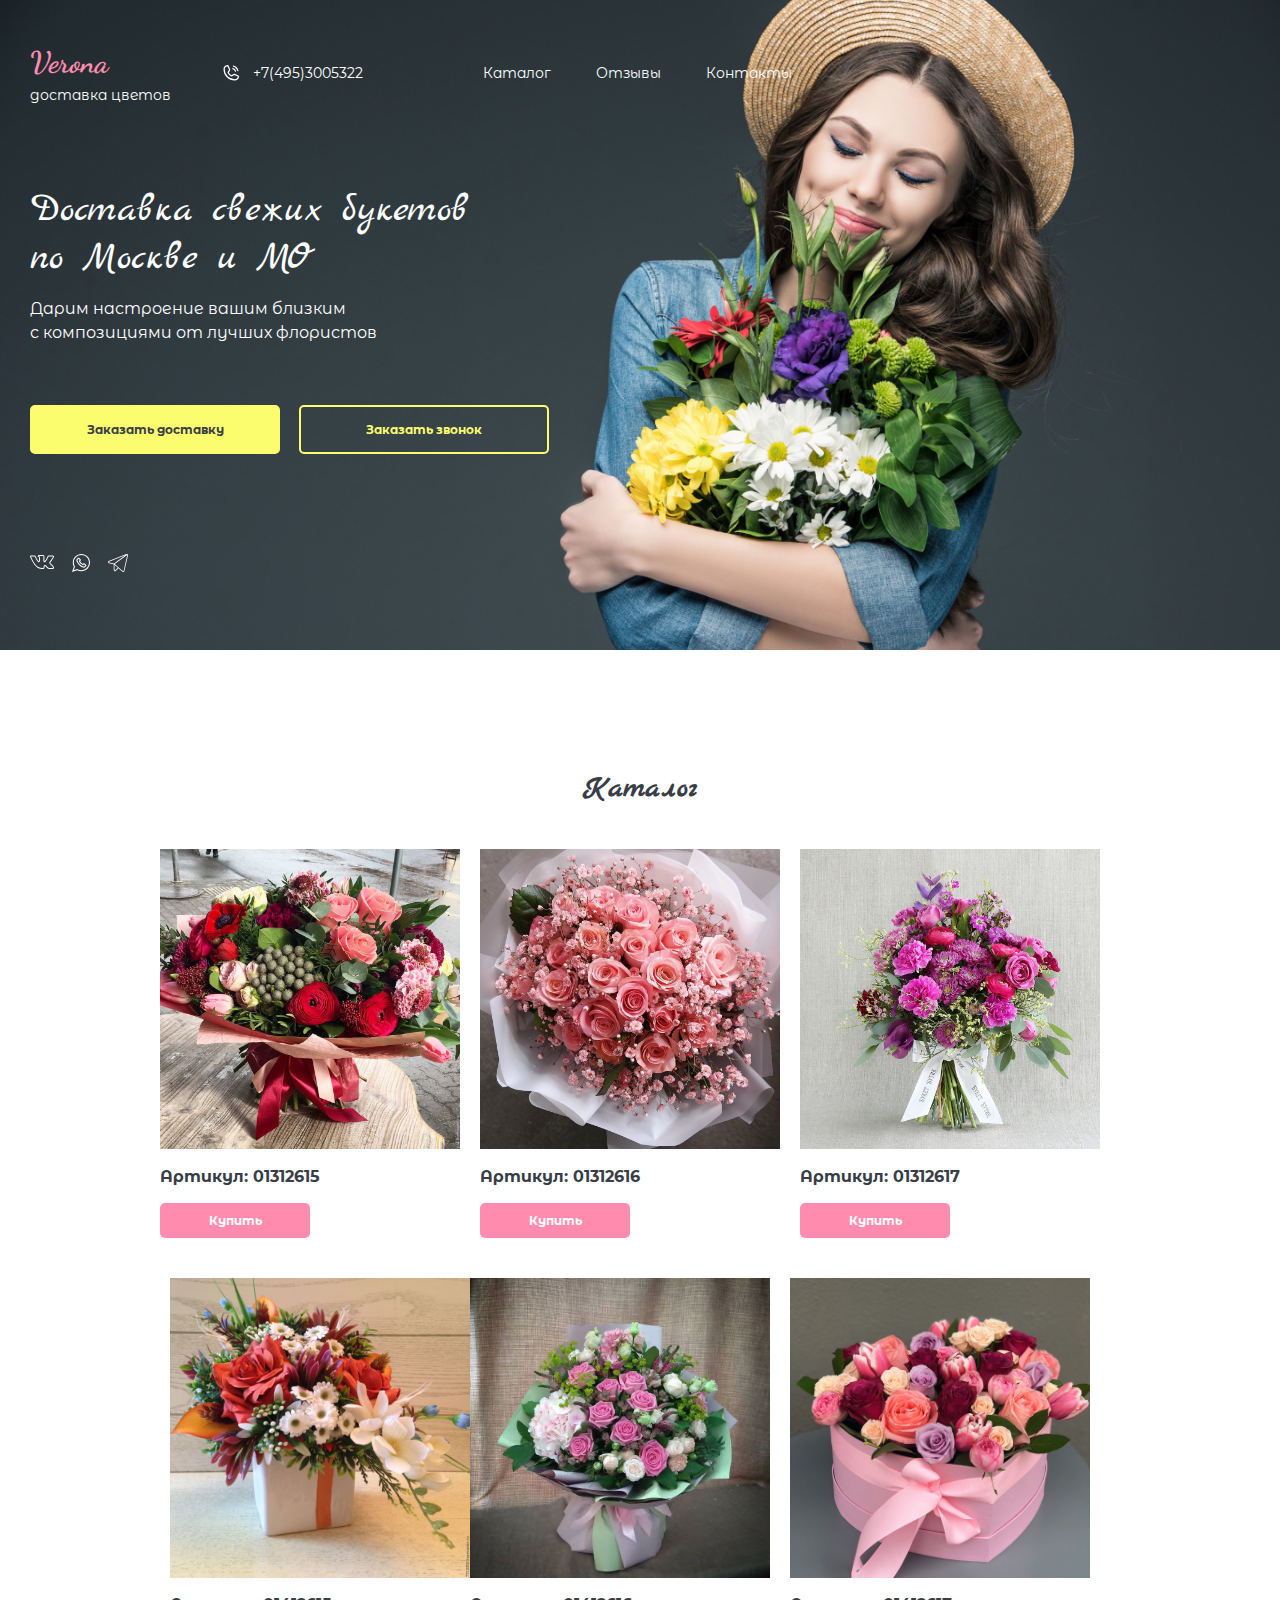
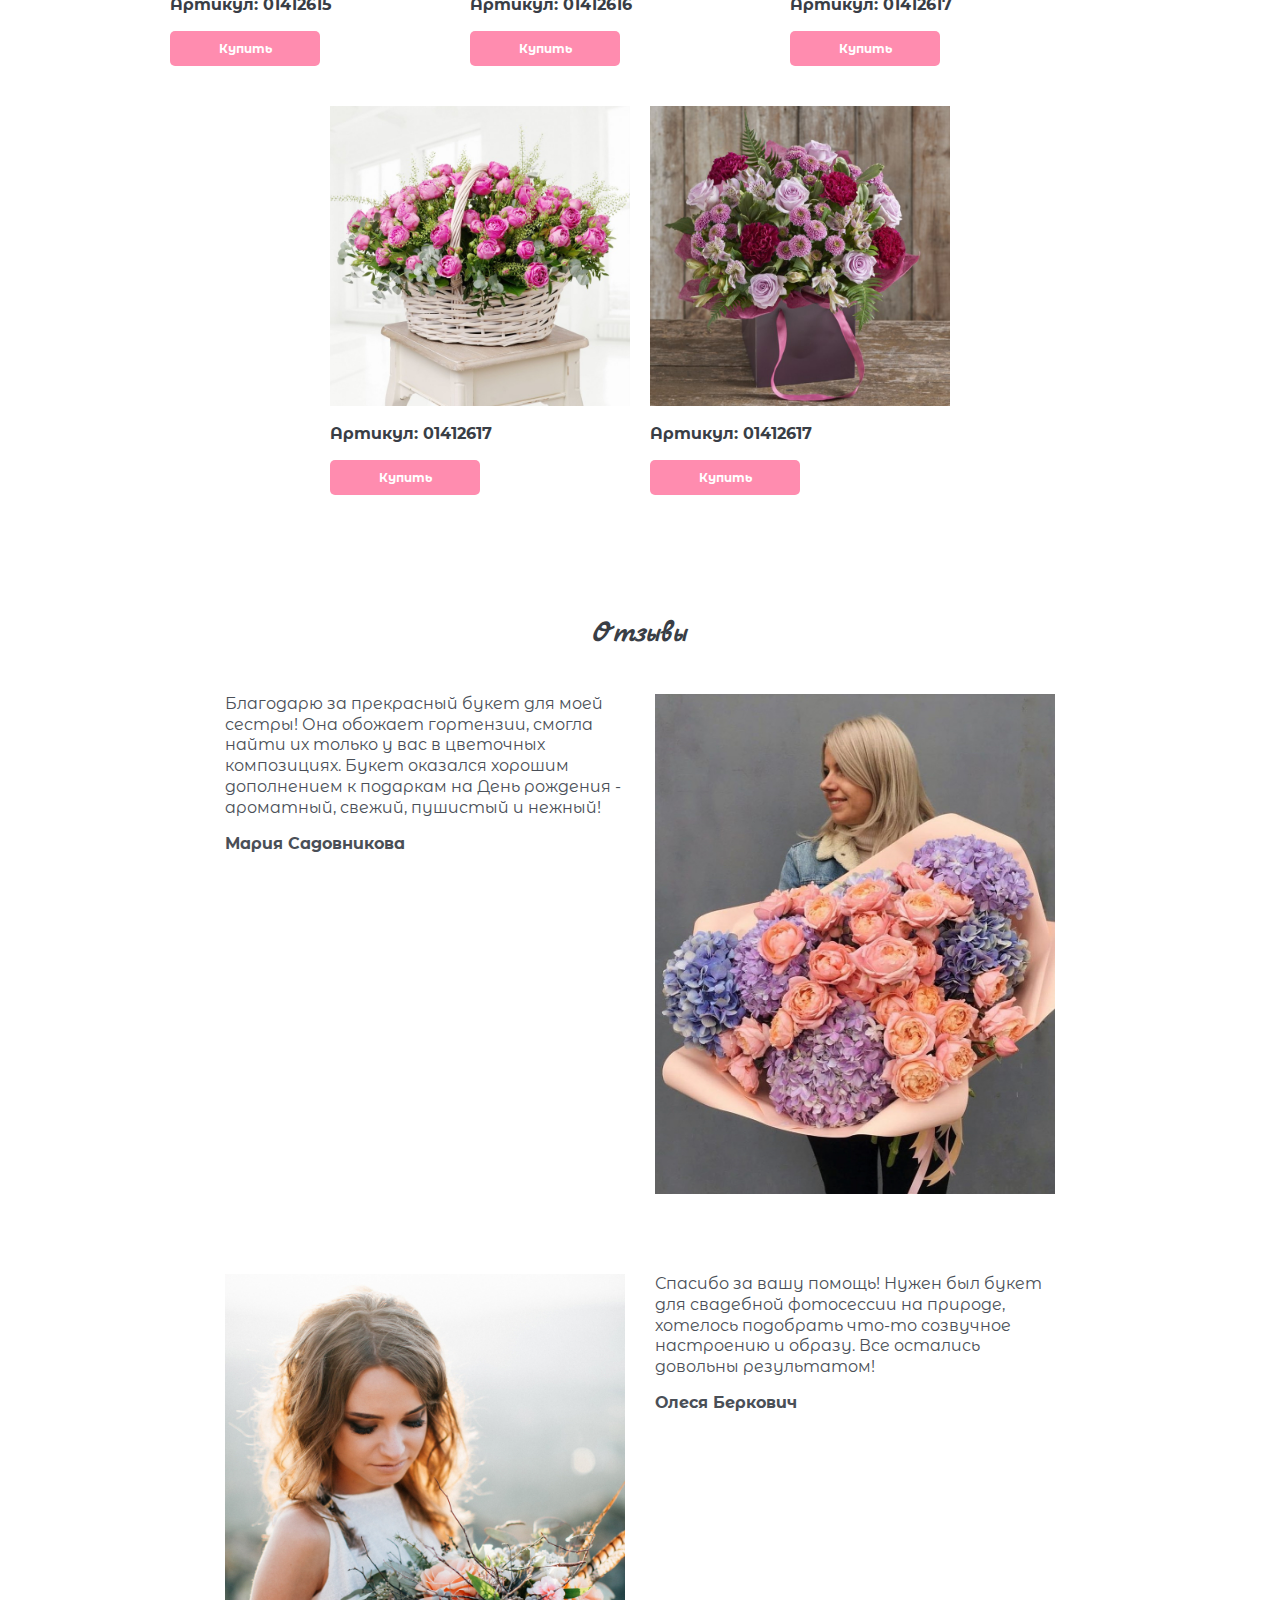
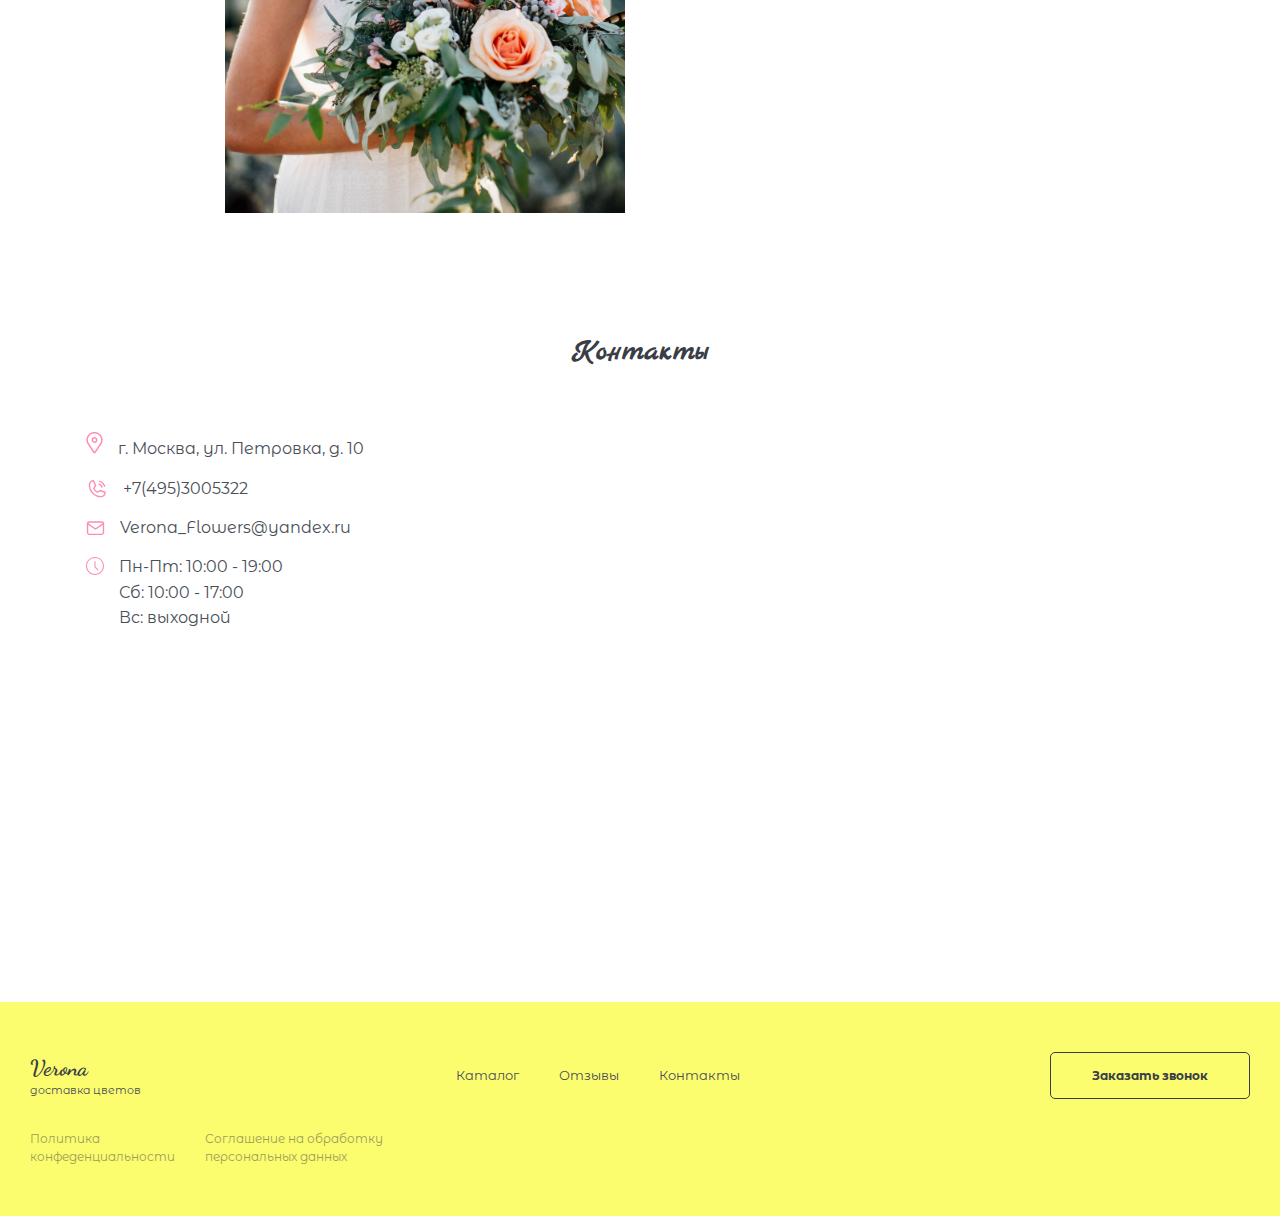
==== index.html @ 38e6806e "add files" ====
<!DOCTYPE html>
<html lang="ru">

<head>
  <meta charset="UTF-8">
  <meta http-equiv="X-UA-Compatible" content="IE=edge">
  <meta name="viewport" content="width=device-width, initial-scale=1.0">
  <title>Доставка цветов "Verona"</title>
  <link rel="stylesheet" href="css/style.css">
</head>

<body>
  <section class="main">
    <div class="main-container">
      <div class="header-wrapper">
        <div class="logo-wrapper">
          <p>Verona</p>
          <p>доставка цветов</p>
        </div>
        <div class="phone-wrapper">
          <svg class="icon-phone">
            <use xlink:href="icons/icons.svg#iconCall"></use>
          </svg>
          <p>+7(495)3005322</p>
        </div>
        <nav>
          <ul class="main-menu">
            <li><a href="#catalog">Каталог</a></li>
            <li><a href="#reviews">Отзывы</a></li>
            <li><a href="#contacts">Контакты</a></li>
          </ul>
        </nav>
      </div>
      <div class="offer">
        <h1>Доставка свежих букетов </br> по Москве и МО</h1>
        <p>Дарим настроение вашим близким </br>
          с композициями от лучших флористов
        </p>
        <div class="btns">
          <button class="btn fill-btn">Заказать доставку</button>
          <button class="btn stroke-btn">Заказать звонок</button>
        </div>
      </div>
      <div class="main-contacts">
        <div class="icon-wrapper">
          <svg class="icon-VK">
            <use xlink:href="icons/icons.svg#iconVK"></use>
          </svg>
        </div>
        <div class="icon-wrapper">
          <svg class="icon-WhatsApp">
            <use xlink:href="icons/icons.svg#iconWhatsApp"></use>
          </svg>
        </div>
        <div class="icon-wrapper">
          <svg class="icon-TG">
            <use xlink:href="icons/icons.svg#iconTg"></use>
          </svg>
        </div>
      </div>
    </div>
  </section>
  <section class="catalog blocks-container" id="catalog">
    <h1>Каталог</h1>
    <div class="catalog-wrapper">
      <div class="catalog-item">
        <img src="images/imageCatalog1.jpg" alt="image 1">
        <p>Артикул: 01312615</p>
        <button class="btn">Купить</button>
      </div>
      <div class="catalog-item">
        <img src="images/imageCatalog2.jpg" alt="image 2">
        <p>Артикул: 01312616</p>
        <button class="btn">Купить</button>
      </div>
      <div class="catalog-item">
        <img src="images/imageCatalog3.jpg" alt="image 3">
        <p>Артикул: 01312617</p>
        <button class="btn">Купить</button>
      </div>
      <div class="catalog-item last">
        <img src="images/imageCatalog6.jpg" alt="image 4">
        <p>Артикул: 01412615</p>
        <button class="btn">Купить</button>
      </div>
      <div class="catalog-item">
        <img src="images/imageCatalog7.jpg" alt="image 5">
        <p>Артикул: 01412616</p>
        <button class="btn">Купить</button>
      </div>
      <div class="catalog-item">
        <img src="images/imageCatalog4.jpg" alt="image 6">
        <p>Артикул: 01412617</p>
        <button class="btn">Купить</button>
      </div>
      <div class="catalog-item">
        <img src="images/imageCatalog5.jpg" alt="image 7">
        <p>Артикул: 01412617</p>
        <button class="btn">Купить</button>
      </div>
      <div class="catalog-item last">
        <img src="images/imageCatalog8.jpg" alt="image 8">
        <p>Артикул: 01412617</p>
        <button class="btn">Купить</button>
      </div>
    </div>
  </section>
  <section class="reviews blocks-container" id="reviews">
    <h1>Отзывы</h1>
    <div class="reviews-wrapper">
      <div class="review-item">
        <div class="review-text-wrapper right">
          <p>
            Благодарю за прекрасный букет для моей сестры!
            Она обожает гортензии, смогла найти их только у вас
            в&nbsp;цветочных композициях. Букет оказался хорошим
            дополнением к подаркам на День рождения - ароматный,
            свежий, пушистый и нежный!
          </p>
          <p>Мария Садовникова</p>
        </div>
        <img src="images/girl.jpg" alt="girl">
      </div>
      <div class="review-item">
        <img src="images/wedding-boukiet.jpg" alt="wedding boukiet">
        <div class="review-text-wrapper left">
          <p>
            Спасибо за вашу помощь! Нужен был букет для свадебной фотосессии
            на&nbsp;природе, хотелось подобрать что-то созвучное настроению
            и&nbsp;образу. Все остались довольны результатом!
          </p>
          <p>Олеся Беркович</p>
        </div>
      </div>
    </div>
  </section>
  <section class="contacts blocks-container" id="contacts">
    <h1>Контакты</h1>
    <div class="contacts-main-wrapper">
      <div class="contact-block">
        <div class="location-wrapper">
          <svg class="icon-geo">
            <use xlink:href="icons/icons.svg#iconGeo"></use>
          </svg>
          <p>г. Москва, ул. Петровка, д. 10</p>
        </div>
        <div class="contact-phone-wrapper">
          <svg class="icon-phone">
            <use xlink:href="icons/icons.svg#iconCall"></use>
          </svg>
          <p>+7(495)3005322</p>
        </div>
        <div class="mail-wrapper">
          <svg class="icon-mail">
            <use xlink:href="icons/icons.svg#iconMail"></use>
          </svg>
          <p>Verona_Flowers@yandex.ru</p>
        </div>
        <div class="time-wrapper">
          <svg class="icon-time">
            <use xlink:href="icons/icons.svg#iconTime"></use>
          </svg>
          <div class="para-wrapper">
            <p>Пн-Пт: 10:00 - 19:00</p>
            <p>Сб: 10:00 - 17:00</p>
            <p>Вс: выходной</p>
          </div>
        </div>
      </div>
      <iframe
        src="https://www.google.com/maps/embed?pb=!1m18!1m12!1m3!1d4489.118924817024!2d37.62530086943115!3d55.76615462562892!2m3!1f0!2f0!3f0!3m2!1i1024!2i768!4f13.1!3m3!1m2!1s0x46b54a43698ba687%3A0x1c273c11ced041d2!2z0J_QtdGC0YDQvtCy0YHQutC40Lkg0J_QsNGB0YHQsNC2!5e0!3m2!1sru!2sru!4v1665345202843!5m2!1sru!2sru"
        width="600" height="450" style="border:0;" allowfullscreen="" loading="lazy"
        referrerpolicy="no-referrer-when-downgrade">
      </iframe>
    </div>
  </section>
  <footer>
    <div class="footer-wrapper blocks-container">
      <div class="head-footer">
        <div class="logo-wrapper">
          <p>Verona</p>
          <p>доставка цветов</p>
        </div>
        <nav>
          <ul class="footer-menu">
            <li><a href="#catalog">Каталог</a></li>
            <li><a href="#reviews">Отзывы</a></li>
            <li><a href="#contacts">Контакты</a></li>
          </ul>
        </nav>
        <button class="btn stroke-btn">Заказать звонок</button>
      </div>
      <nav class="politics">
        <ul>
          <li><a href="#">Политика<br>конфеденциальности</a></li>
          <li><a href="#">Соглашение на обработку<br>персональных данных</a></li>
        </ul>
      </nav>
    </div>
  </footer>
</body>

</html>
---- css/style.css ----
@import url('https://fonts.googleapis.com/css2?family=Montserrat+Alternates:wght@400;600&display=swap');
@import url('https://fonts.googleapis.com/css2?family=Dancing+Script:wght@600&display=swap');
@import url('https://fonts.googleapis.com/css2?family=Marck+Script&display=swap');

* {
  padding: 0;
  margin: 0;
}

*,
*::before,
*::after {
  box-sizing: border-box;
}

body {

  font: 16px/1.3 'Montserrat Alternates', sans-serif;
  color: #4A4F57;
}

section h1:not(.main h1) {
  text-align: center;
  font-size: 30px;
  color: #393E46;
}

section h1 {
  font-family: 'Marck Script', cursive;
  margin-bottom: 40px;
}

.main {
  background: gray;
  background: url("../images/backgroundImage.jpg") no-repeat;
  background-position: center 10%;
  background-size: cover;
  color: #fff;
  height: 650px;
}

.main-container,
.blocks-container {
  max-width: 1366px;
  margin: 0 auto;
}

.main-container {
  padding: 40px 30px 0 30px;
}

.blocks-container {
  padding: 120px 30px 0 30px;
}

.header-wrapper {
  display: flex;
  align-items: center;
  margin-bottom: 80px;
}

.logo-wrapper p:first-child {
  font-family: 'Dancing Script', cursive;
  font-size: 30px;
  color: #ff8caf;
  font-weight: bold;
}

.logo-wrapper p:nth-child(2) {
  font-size: 14px;
}

.main-menu,
.footer-menu {
  list-style-type: none;
  display: flex;
}

.main-menu {
  margin-left: 120px;
}

.main-menu li {
  font-size: 14px;
}

.main-menu a {
  color: #fff;
  text-decoration: none;
}

.main-menu a:hover {
  color: #FCFC5B;
}

.main-menu li:not(:last-child) {
  margin-right: 45px;
}

.phone-wrapper {
  display: flex;
  align-items: center;
  margin-left: 50px;
}

.phone-wrapper p {
  font-size: 14px;
}

.icon-phone {
  fill: none;
  stroke: #fff;
  width: 20px;
  height: 20px;
  margin-right: 12px;
}

.icon-phone:hover {
  stroke: #fcfc6f;
}

.main h1 {
  margin-bottom: 15px;
  font-size: 40px;
  line-height: 1.2;
  font-weight: 400;
}

.main p {
  line-height: 1.5;
}

.offer .btns {
  margin-top: 60px;
}

.offer .fill-btn {
  margin-right: 15px;
}

.btn {
  width: 250px;
  padding: 15px 0;
  border-radius: 5px;
  font-weight: bold;
  font-size: 12px;
  font-family: 'Montserrat Alternates', sans-serif;
  ;
}

.fill-btn {
  background: #fcfc6f;
  border: 2px solid #fcfc6f;
  color: #393E46;
}

.fill-btn:hover {
  background: #FCFC5B;
  border: 2px solid #FCFC5B;
}

.stroke-btn {
  background: none;
  border: 2px solid #fcfc6f;
  color: #fcfc6f;
}

.stroke-btn:hover {
  border: 2px solid #FCFC5B;
  background: #FCFC5B;
  color: #393E46;
  ;
}

.main-contacts {
  display: flex;
  margin-top: 100px;
}

.main-contacts svg {
  fill: #fff;
}

.main-contacts svg:hover {
  fill: #fcfc6f;
}

.main-contacts .icon-wrapper:not(:last-child) {
  margin-right: 18px;
}

.main-contacts .icon-VK {
  width: 24px;
  height: 14px;
}

.main-contacts .icon-WhatsApp {
  width: 18px;
  height: 18px;
}

.main-contacts .icon-TG {
  width: 20px;
  height: 18px;
}

.catalog h1 {
  margin-bottom: 0;
}

.catalog-wrapper {
  display: flex;
  justify-content: center;
  flex-wrap: wrap;
}

.catalog-item {
  max-width: 300px;
  margin-top: 40px;
}

.catalog-item:not(.last) {
  margin-right: 20px;
}

.catalog-item img {
  width: 100%;
}

.catalog-item p {
  font-weight: bold;
  color: #393E46;
  margin: 12px 0 15px 0;
}

.catalog-item .btn {
  width: 150px;
  padding: 10px;
  background: #ff8caf;
  border: none;
  color: #fff;
}

.catalog-item .btn:hover {
  background: #F5749B;
}

.review-item {
  display: flex;
}

.reviews img {
  width: 400px;
}

.review-text-wrapper p:first-child {
  max-width: 400px;
}

.review-text-wrapper.left {
  margin-left: 30px;
}

.review-text-wrapper.right {
  margin-right: 30px;
}

.review-text-wrapper p:last-child {
  margin-top: 15px;
  font-weight: bold;
}

.reviews-wrapper {
  display: flex;
  flex-direction: column;
  align-items: center;
}

.review-item:first-child {
  margin-bottom: 80px;
}

.contacts h1 {
  margin-bottom: 60px;
}

.blocks-container.contacts {
  padding: 120px 30px 120px 30px;
}

.contact-block {
  margin-right: 120px;
}

.contact-block>div {
  display: flex;
}

.contact-block>div:not(:last-child) {
  margin-bottom: 18px;
}

.contact-block>div:first-child {
  align-items: baseline;
}

.contact-block>div:not(:first-child) {
  align-items: center;
}

.contact-block>div:last-child {
  align-items: flex-start;
}

.contact-block svg {
  margin-right: 15px;
}

.contact-block .icon-phone {
  width: 22px;
  height: 22px;
  stroke: #ff8caf;
}

.contact-block .icon-geo {
  width: 17px;
  height: 22px;
  fill: #ff8caf;
}

.contact-block .icon-mail {
  width: 19px;
  height: 15px;
  stroke: #ff8caf;
  fill: none;
}

.contact-block .icon-time {
  width: 18px;
  height: 18px;
  fill: #ff8caf;
}

.contact-block .para-wrapper {
  display: flex;
  flex-direction: column;
}

.contact-block .para-wrapper p {
  margin-bottom: 5px;
}

.contacts-main-wrapper {
  display: flex;
  justify-content: space-around;
}

footer {
  background: #fcfc6f;#fcfc6f
  color: #4A4F57;
}

footer .blocks-container {
  padding: 50px 30px 40px 30px;
}

.head-footer {
  display: flex;
  align-items: center;
}

.head-footer .stroke-btn {
  margin-left: auto;
}

.head-footer nav {
  margin-left: 25%;
}

footer .logo-wrapper p:first-child {
  font-size: 22px;
  color: #393E46;
}

footer .logo-wrapper p:nth-child(2) {
  font-size: 11px;
}

.footer-menu a {
  text-decoration: none;
  color: #4A4F57;
  padding: 10px;
}

.footer-menu a:hover {
  background: #393E46;
  border-radius: 5px;
  color: #fff;
}

.footer-menu li {
  margin-right: 20px;
  font-size: 13px;
}

.politics {
  margin-top: 30px;
}

.politics ul {
  list-style-type: none;
  display: flex;
}

.politics ul li {
  line-height: 1.1;
}

.politics ul li:not(:last-child) {
  margin: 0 30px 12px 0;
}

.politics a {
  text-decoration: none;
  font-size: 12px;
  color: #393E46;
  opacity: 50%;
}

footer .btn {
  width: 200px;
}

footer .stroke-btn {
  color: #393E46;
  border: 1px solid #393E46;
}

footer .stroke-btn:hover {
  background: #393E46;
  color: #fff;
}
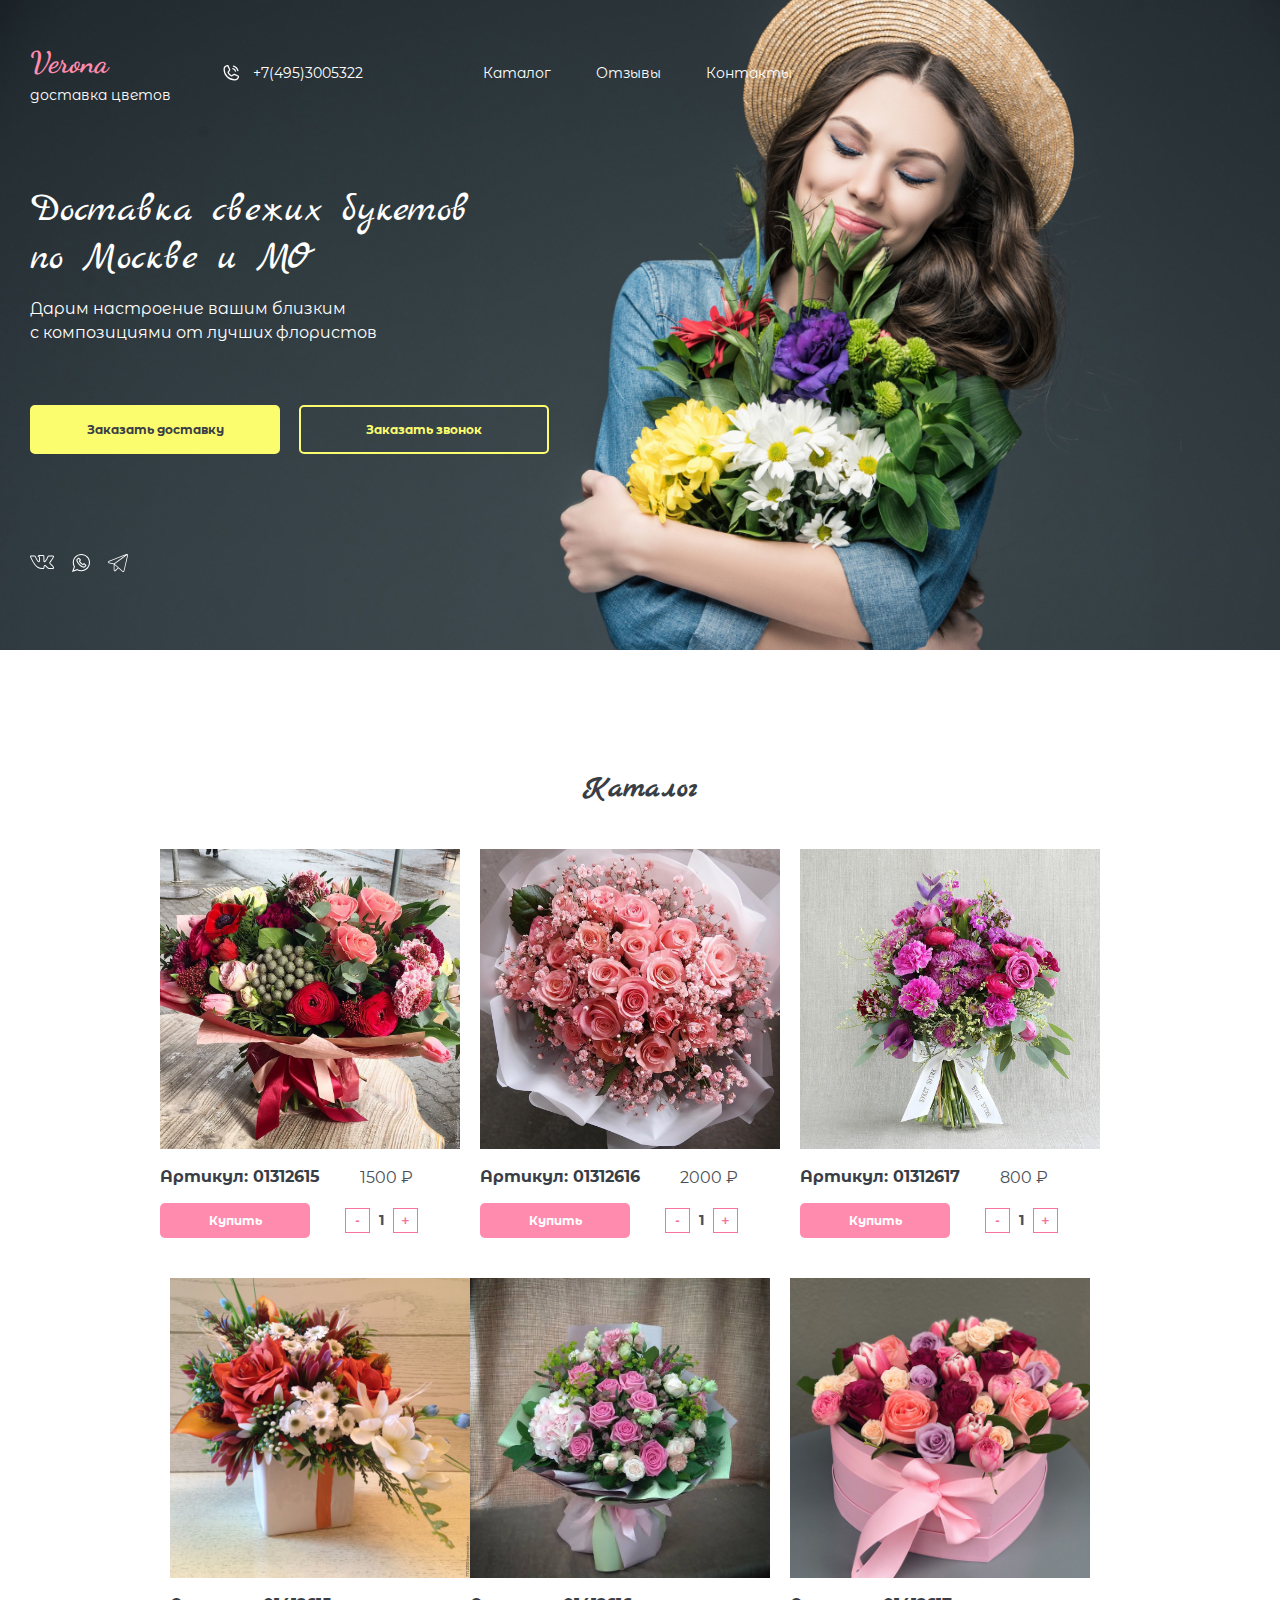
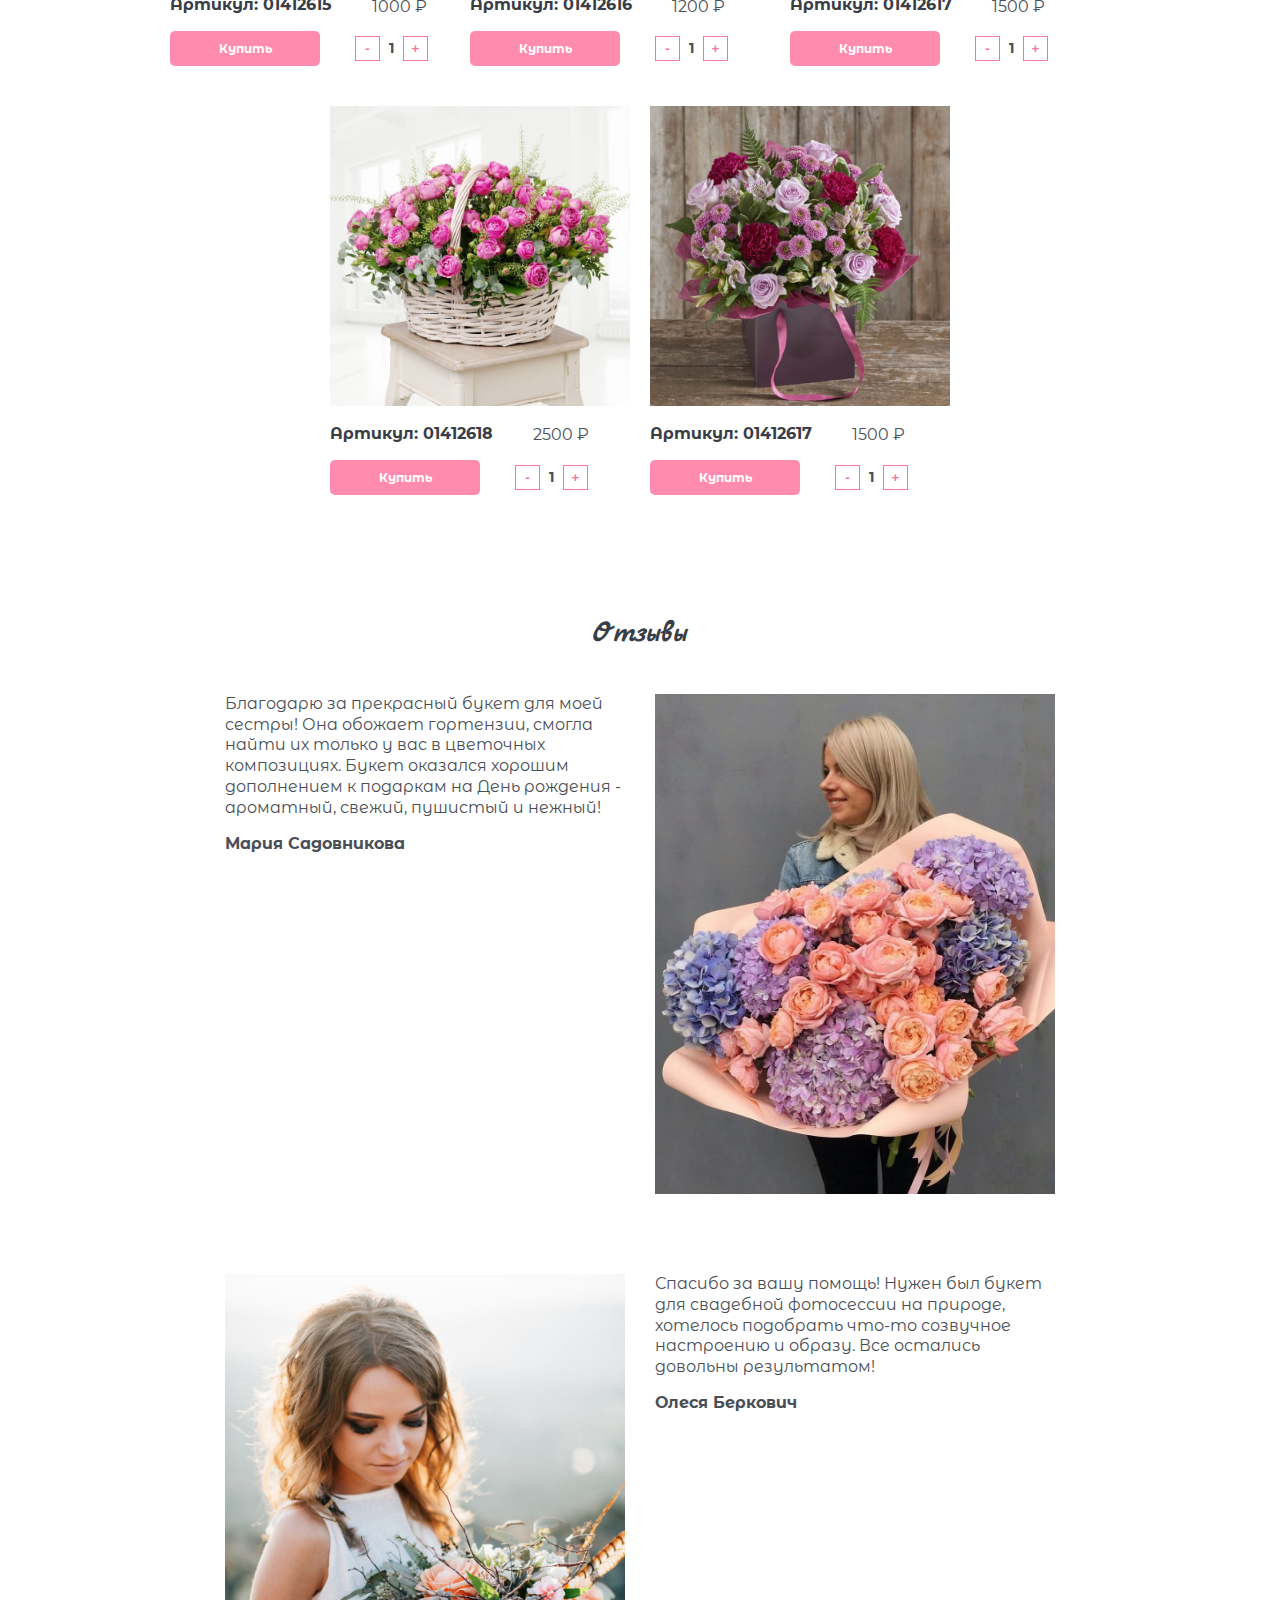
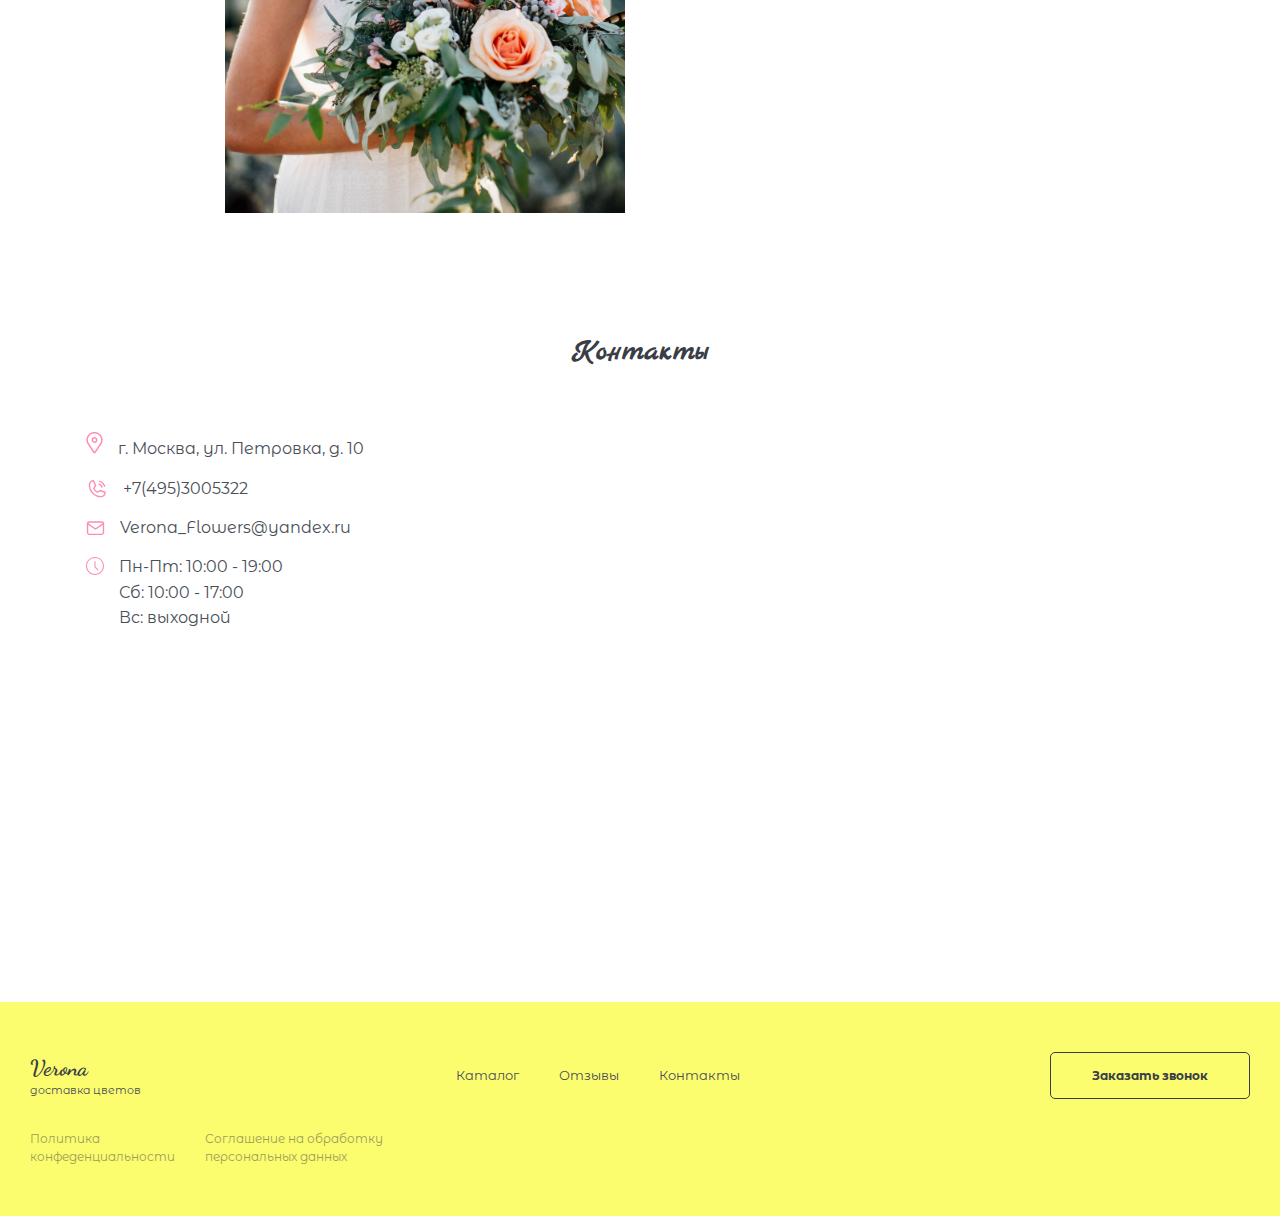
==== commit e7b30913: "add count of product" ====
--- a/index.html
+++ b/index.html
@@ -63,45 +63,311 @@
   <section class="catalog blocks-container" id="catalog">
     <h1>Каталог</h1>
     <div class="catalog-wrapper">
-      <div class="catalog-item">
+
+      <div class="catalog-item">
+        <div class="wrapper-calc-form">
+          <div class="wrapper-header">
+            <h2>Хотите добавить?</h2>
+            <div class="wrapper-close">
+              <svg class="icon-close">
+                <use xlink:href="icons/icons.svg#iconCross"></use>
+              </svg>
+            </div>
+          </div>
+          <form action="#" class="calc-form">
+            <input type="checkbox" value="50" id="postcard">
+            <label for="postcard">Открытку (50 р.)</label>
+            <input type="checkbox" value="200" id="toy">
+            <label for="toy">Мягкую игрушку (200 р.)</label>
+            <input type="checkbox" value="100" id="ballon">
+            <label for="ballon">Воздушный шарик (100 р.)</label>
+            <div class="total">
+              <p>Стоимость: </p>
+              <span></span>
+            </div>
+            <button type="submit" class="btn fill-btn">Оформить заказ</button>
+          </form>
+        </div>
         <img src="images/imageCatalog1.jpg" alt="image 1">
-        <p>Артикул: 01312615</p>
-        <button class="btn">Купить</button>
-      </div>
-      <div class="catalog-item">
+        <div class="wrapper-info">
+          <p>Артикул: 01312615</p>
+          <span>1500 ₽</span>
+        </div>
+
+        <div class="btns-wrapper">
+          <button class="btn">Купить</button>
+          <div class="btns-calc-wrapper">
+            <button class="minus-btn">-</button>
+            <span>1</span>
+            <button class="plus-btn">+</button>
+          </div>
+        </div>
+      </div>
+      <div class="catalog-item">
+        <div class="wrapper-calc-form">
+          <div class="wrapper-header">
+            <h2>Хотите добавить?</h2>
+            <div class="wrapper-close">
+              <svg class="icon-close">
+                <use xlink:href="icons/icons.svg#iconCross"></use>
+              </svg>
+            </div>
+          </div>
+          <form action="#" class="calc-form">
+            <input type="checkbox" value="50" id="postcard2">
+            <label for="postcard2">Открытку (50 р.)</label>
+            <input type="checkbox" value="200" id="toy2">
+            <label for="toy2">Мягкую игрушку (200 р.)</label>
+            <input type="checkbox" value="100" id="ballon2">
+            <label for="ballon2">Воздушный шарик (100 р.)</label>
+            <div class="total">
+              <p>Стоимость: </p>
+              <span></span>
+            </div>
+            <button type="submit" class="btn fill-btn">Оформить заказ</button>
+          </form>
+        </div>
         <img src="images/imageCatalog2.jpg" alt="image 2">
-        <p>Артикул: 01312616</p>
-        <button class="btn">Купить</button>
-      </div>
-      <div class="catalog-item">
+        <div class="wrapper-info">
+          <p>Артикул: 01312616</p>
+          <span>2000 ₽</span>
+        </div>
+        <div class="btns-wrapper">
+          <button class="btn">Купить</button>
+          <div class="btns-calc-wrapper">
+            <button class="minus-btn">-</button>
+            <span>1</span>
+            <button class="plus-btn">+</button>
+          </div>
+        </div>
+      </div>
+      <div class="catalog-item">
+        <div class="wrapper-calc-form">
+          <div class="wrapper-header">
+            <h2>Хотите добавить?</h2>
+            <div class="wrapper-close">
+              <svg class="icon-close">
+                <use xlink:href="icons/icons.svg#iconCross"></use>
+              </svg>
+            </div>
+          </div>
+          <form action="#" class="calc-form">
+            <input type="checkbox" value="50" id="postcard3">
+            <label for="postcard3">Открытку (50 р.)</label>
+            <input type="checkbox" value="200" id="toy3">
+            <label for="toy3">Мягкую игрушку (200 р.)</label>
+            <input type="checkbox" value="100" id="ballon3">
+            <label for="ballon3">Воздушный шарик (100 р.)</label>
+            <div class="total">
+              <p>Стоимость: </p>
+              <span></span>
+            </div>
+            <button type="submit" class="btn fill-btn">Оформить заказ</button>
+          </form>
+        </div>
         <img src="images/imageCatalog3.jpg" alt="image 3">
-        <p>Артикул: 01312617</p>
-        <button class="btn">Купить</button>
+        <div class="wrapper-info">
+          <p>Артикул: 01312617</p>
+          <span>800 ₽</span>
+        </div>
+        <div class="btns-wrapper">
+          <button class="btn">Купить</button>
+          <div class="btns-calc-wrapper">
+            <button class="minus-btn">-</button>
+            <span>1</span>
+            <button class="plus-btn">+</button>
+          </div>
+        </div>
       </div>
       <div class="catalog-item last">
+        <div class="wrapper-calc-form">
+          <div class="wrapper-header">
+            <h2>Хотите добавить?</h2>
+            <div class="wrapper-close">
+              <svg class="icon-close">
+                <use xlink:href="icons/icons.svg#iconCross"></use>
+              </svg>
+            </div>
+          </div>
+          <form action="#" class="calc-form">
+            <input type="checkbox" value="50" id="postcard4">
+            <label for="postcard4">Открытку (50 р.)</label>
+            <input type="checkbox" value="200" id="toy4">
+            <label for="toy4">Мягкую игрушку (200 р.)</label>
+            <input type="checkbox" value="100" id="4">
+            <label for="ballon4">Воздушный шарик (100 р.)</label>
+            <div class="total">
+              <p>Стоимость: </p>
+              <span></span>
+            </div>
+            <button type="submit" class="btn fill-btn">Оформить заказ</button>
+          </form>
+        </div>
         <img src="images/imageCatalog6.jpg" alt="image 4">
-        <p>Артикул: 01412615</p>
-        <button class="btn">Купить</button>
-      </div>
-      <div class="catalog-item">
+        <div class="wrapper-info">
+          <p>Артикул: 01412615</p>
+          <span>1000 ₽</span>
+        </div>
+        <div class="btns-wrapper">
+          <button class="btn">Купить</button>
+          <div class="btns-calc-wrapper">
+            <button class="minus-btn">-</button>
+            <span>1</span>
+            <button class="plus-btn">+</button>
+          </div>
+        </div>
+      </div>
+      <div class="catalog-item">
+        <div class="wrapper-calc-form">
+          <div class="wrapper-header">
+            <h2>Хотите добавить?</h2>
+            <div class="wrapper-close">
+              <svg class="icon-close">
+                <use xlink:href="icons/icons.svg#iconCross"></use>
+              </svg>
+            </div>
+          </div>
+          <form action="#" class="calc-form">
+            <input type="checkbox" value="50" id="postcard5">
+            <label for="postcard5">Открытку (50 р.)</label>
+            <input type="checkbox" value="200" id="toy5">
+            <label for="toy5">Мягкую игрушку (200 р.)</label>
+            <input type="checkbox" value="100" id="ballon5">
+            <label for="5">Воздушный шарик (100 р.)</label>
+            <div class="total">
+              <p>Стоимость: </p>
+              <span></span>
+            </div>
+            <button type="submit" class="btn fill-btn">Оформить заказ</button>
+          </form>
+        </div>
         <img src="images/imageCatalog7.jpg" alt="image 5">
-        <p>Артикул: 01412616</p>
-        <button class="btn">Купить</button>
-      </div>
-      <div class="catalog-item">
+        <div class="wrapper-info">
+          <p>Артикул: 01412616</p>
+          <span>1200 ₽</span>
+        </div>
+        <div class="btns-wrapper">
+          <button class="btn">Купить</button>
+          <div class="btns-calc-wrapper">
+            <button class="minus-btn">-</button>
+            <span>1</span>
+            <button class="plus-btn">+</button>
+          </div>
+        </div>
+      </div>
+      <div class="catalog-item">
+        <div class="wrapper-calc-form">
+          <div class="wrapper-header">
+            <h2>Хотите добавить?</h2>
+            <div class="wrapper-close">
+              <svg class="icon-close">
+                <use xlink:href="icons/icons.svg#iconCross"></use>
+              </svg>
+            </div>
+          </div>
+          <form action="#" class="calc-form">
+            <input type="checkbox" value="50" id="postcard6">
+            <label for="postcard6">Открытку (50 р.)</label>
+            <input type="checkbox" value="200" id="toy6">
+            <label for="toy6">Мягкую игрушку (200 р.)</label>
+            <input type="checkbox" value="100" id="ballon6">
+            <label for="ballon6">Воздушный шарик (100 р.)</label>
+            <div class="total">
+              <p>Стоимость: </p>
+              <span></span>
+            </div>
+            <button type="submit" class="btn fill-btn">Оформить заказ</button>
+          </form>
+        </div>
         <img src="images/imageCatalog4.jpg" alt="image 6">
-        <p>Артикул: 01412617</p>
-        <button class="btn">Купить</button>
-      </div>
-      <div class="catalog-item">
+        <div class="wrapper-info">
+          <p>Артикул: 01412617</p>
+          <span>1500 ₽</span>
+        </div>
+        <div class="btns-wrapper">
+          <button class="btn">Купить</button>
+          <div class="btns-calc-wrapper">
+            <button class="minus-btn">-</button>
+            <span>1</span>
+            <button class="plus-btn">+</button>
+          </div>
+        </div>
+      </div>
+      <div class="catalog-item">
+        <div class="wrapper-calc-form">
+          <div class="wrapper-header">
+            <h2>Хотите добавить?</h2>
+            <div class="wrapper-close">
+              <svg class="icon-close">
+                <use xlink:href="icons/icons.svg#iconCross"></use>
+              </svg>
+            </div>
+          </div>
+          <form action="#" class="calc-form">
+            <input type="checkbox" value="50" id="postcard7">
+            <label for="postcard7">Открытку (50 р.)</label>
+            <input type="checkbox" value="200" id="toy7">
+            <label for="toy7">Мягкую игрушку (200 р.)</label>
+            <input type="checkbox" value="100" id="ballon7">
+            <label for="ballon7">Воздушный шарик (100 р.)</label>
+            <div class="total">
+              <p>Стоимость: </p>
+              <span></span>
+            </div>
+            <button type="submit" class="btn fill-btn">Оформить заказ</button>
+          </form>
+        </div>
         <img src="images/imageCatalog5.jpg" alt="image 7">
-        <p>Артикул: 01412617</p>
-        <button class="btn">Купить</button>
+        <div class="wrapper-info">
+          <p>Артикул: 01412618</p>
+          <span>2500 ₽</span>
+        </div>
+        <div class="btns-wrapper">
+          <button class="btn">Купить</button>
+          <div class="btns-calc-wrapper">
+            <button class="minus-btn">-</button>
+            <span>1</span>
+            <button class="plus-btn">+</button>
+          </div>
+        </div>
       </div>
       <div class="catalog-item last">
+        <div class="wrapper-calc-form">
+          <div class="wrapper-header">
+            <h2>Хотите добавить?</h2>
+            <div class="wrapper-close">
+              <svg class="icon-close">
+                <use xlink:href="icons/icons.svg#iconCross"></use>
+              </svg>
+            </div>
+          </div>
+          <form action="#" class="calc-form">
+            <input type="checkbox" value="50" id="postcard8">
+            <label for="postcard8">Открытку (50 р.)</label>
+            <input type="checkbox" value="200" id="toy8">
+            <label for="toy8">Мягкую игрушку (200 р.)</label>
+            <input type="checkbox" value="100" id="ballon8">
+            <label for="ballon8">Воздушный шарик (100 р.)</label>
+            <div class="total">
+              <p>Стоимость: </p>
+              <span></span>
+            </div>
+            <button type="submit" class="btn fill-btn">Оформить заказ</button>
+          </form>
+        </div>
         <img src="images/imageCatalog8.jpg" alt="image 8">
-        <p>Артикул: 01412617</p>
-        <button class="btn">Купить</button>
+        <div class="wrapper-info">
+          <p>Артикул: 01412617</p>
+          <span>1500 ₽</span>
+        </div>
+        <div class="btns-wrapper">
+          <button class="btn">Купить</button>
+          <div class="btns-calc-wrapper">
+            <button class="minus-btn">-</button>
+            <span>1</span>
+            <button class="plus-btn">+</button>
+          </div>
+        </div>
       </div>
     </div>
   </section>
@@ -198,6 +464,7 @@
       </nav>
     </div>
   </footer>
+  <script src="/script/script.js"></script>
 </body>
 
 </html>--- a/css/style.css
+++ b/css/style.css
@@ -204,6 +204,7 @@
   height: 18px;
 }
 
+
 .catalog h1 {
   margin-bottom: 0;
 }
@@ -212,6 +213,17 @@
   display: flex;
   justify-content: center;
   flex-wrap: wrap;
+  position: relative;
+}
+
+.catalog .wrapper-calc-form {
+  position: absolute;
+  width: 500px;
+  height: 400px;
+  background: #fff;
+  border: 5px solid #fcfc6f;
+  display: none;
+  padding: 40px;
 }
 
 .catalog-item {
@@ -223,6 +235,15 @@
   margin-right: 20px;
 }
 
+.catalog-item .wrapper-info {
+  display: flex;
+  align-items: center;
+}
+
+.catalog-item .wrapper-info p {
+  margin-right: 40px;
+}
+
 .catalog-item img {
   width: 100%;
 }
@@ -233,7 +254,7 @@
   margin: 12px 0 15px 0;
 }
 
-.catalog-item .btn {
+.catalog .btns-wrapper>.btn {
   width: 150px;
   padding: 10px;
   background: #ff8caf;
@@ -241,8 +262,111 @@
   color: #fff;
 }
 
-.catalog-item .btn:hover {
+.catalog .btns-wrapper>.btn:hover {
   background: #F5749B;
+}
+
+.catalog .wrapper-calc-form .btn {
+  width: 200px;
+  height: 45px;
+  padding: 10px;
+  font-size: 12px;
+  margin-top: 20px;
+}
+
+.catalog .btns-wrapper {
+  display: flex;
+  align-items: center;
+}
+
+.catalog .btns-calc-wrapper {
+  margin-left: 35px;
+}
+
+.catalog .btns-calc-wrapper span {
+  margin: 0 5px 0 5px;
+  font-size: 14px;
+  font-weight: bold;
+}
+
+.catalog .btns-calc-wrapper button {
+  width: 25px;
+  height: 25px;
+  border: 1px solid #F5749B;
+  background: none;
+  color: #F5749B;
+  font-weight: bold;
+}
+
+.catalog .wrapper-calc-form h2 {
+  font-size: 18px;
+  margin-bottom: 20px;
+  color: #393E46;
+}
+
+.catalog .total p {
+  font-size: 14px;
+  font-weight: bold;
+  margin-top: 30px;
+}
+
+.catalog .wrapper-header {
+  display: flex;
+}
+
+.catalog .wrapper-close {
+  margin-left: auto;
+}
+
+.catalog .wrapper-calc-form .icon-close {
+  fill: #4A4F57;
+  opacity: 50%;
+  width: 20px;
+  height: 20px;
+}
+
+.catalog .wrapper-inputs {
+  display: flex;
+  flex-direction: column;
+}
+
+.catalog .calc-form input[type="checkbox"] {
+  position: absolute;
+  z-index: -1;
+  opacity: 0;
+}
+
+.catalog .calc-form input[type="checkbox"]+label {
+  display: flex;
+  align-items: center;
+  user-select: none;
+  font-size: 14px;
+}
+
+.catalog .calc-form input[type="checkbox"]+label::before {
+  content: '';
+  border: 1px solid #393E46;
+  border-radius: 3px;
+  margin-right: 12px;
+  width: 16px;
+  height: 16px;
+  display: inline-block;
+  flex-shrink: 0;
+  flex-grow: 0;
+
+  /* Св-ва, определяющие положение флажка 
+    в состоянии checked */
+  background-repeat: no-repeat;
+  background-position: center center;
+}
+
+.catalog .calc-form input[type="checkbox"]:checked+label::before {
+  background-color: #393E46;
+  background-image: url("data: image/svg+xml, %3Csvg width='16' height='16' viewBox='0 0 16 16' fill='none' xmlns='http://www.w3.org/2000/svg' %3E %3Cpath d='M12.736 3.97C12.8043 3.90037 12.8857 3.84505 12.9756 3.80728C13.0655 3.76952 13.162 3.75007 13.2595 3.75007C13.357 3.75007 13.4535 3.76952 13.5434 3.80728C13.6333 3.84505 13.7148 3.90037 13.783 3.97C14.069 4.259 14.073 4.726 13.793 5.02L7.88001 12.01C7.81288 12.0837 7.73141 12.143 7.64059 12.1841C7.54977 12.2253 7.45151 12.2475 7.35182 12.2493C7.25213 12.2512 7.1531 12.2327 7.0608 12.195C6.9685 12.1573 6.88487 12.1011 6.81501 12.03L3.21701 8.384C3.07825 8.24249 3.00052 8.0522 3.00052 7.854C3.00052 7.6558 3.07825 7.46551 3.21701 7.324C3.28526 7.25437 3.36671 7.19905 3.4566 7.16128C3.54649 7.12352 3.64301 7.10407 3.74051 7.10407C3.83801 7.10407 3.93453 7.12352 4.02442 7.16128C4.11431 7.19905 4.19576 7.25437 4.26401 7.324L7.31601 10.417L12.716 3.992C12.7222 3.98427 12.7289 3.97692 12.736 3.97Z' fill='white' /%3E %3C/svg%3E");
+}
+
+.catalog .calc-form input[type="checkbox"]+label:not(:last-child) {
+  margin-bottom: 8px;
 }
 
 .review-item {
@@ -356,7 +480,7 @@
 }
 
 footer {
-  background: #fcfc6f;#fcfc6f
+  background: #fcfc6f;
   color: #4A4F57;
 }
 
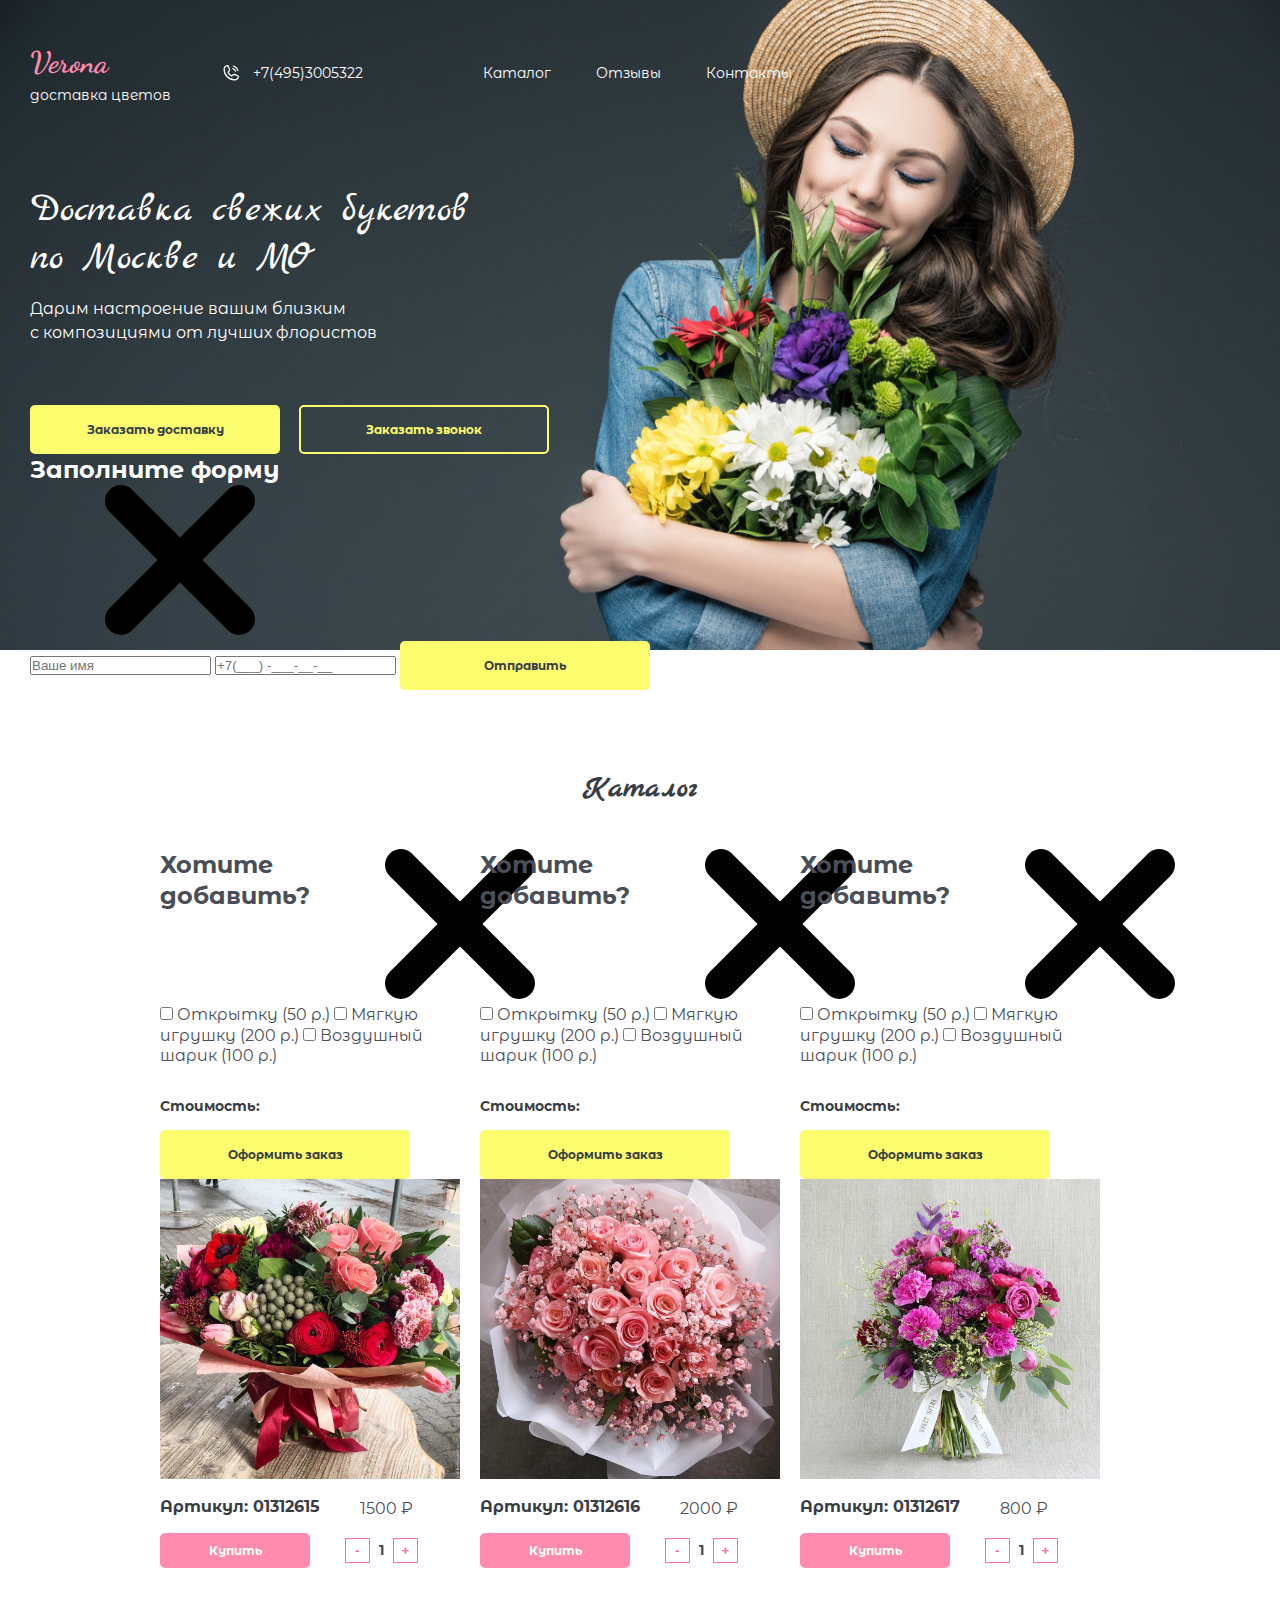
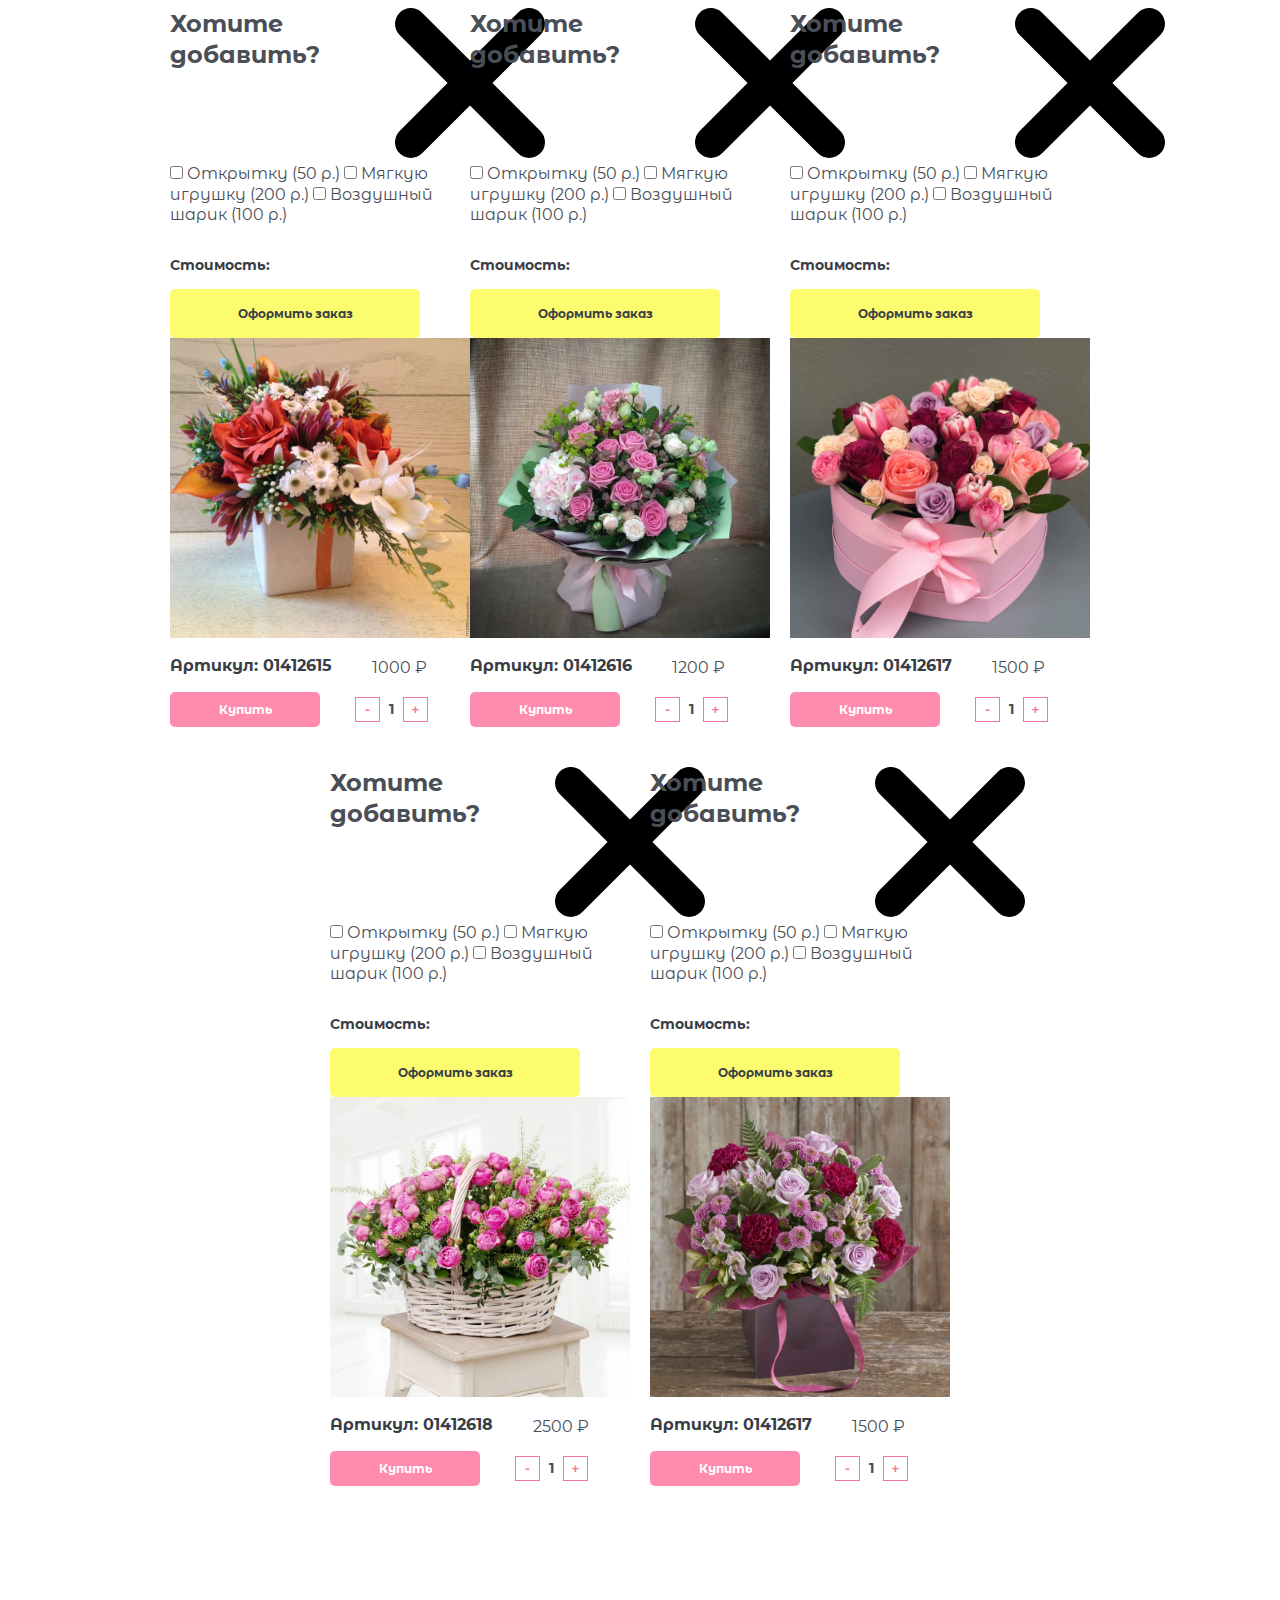
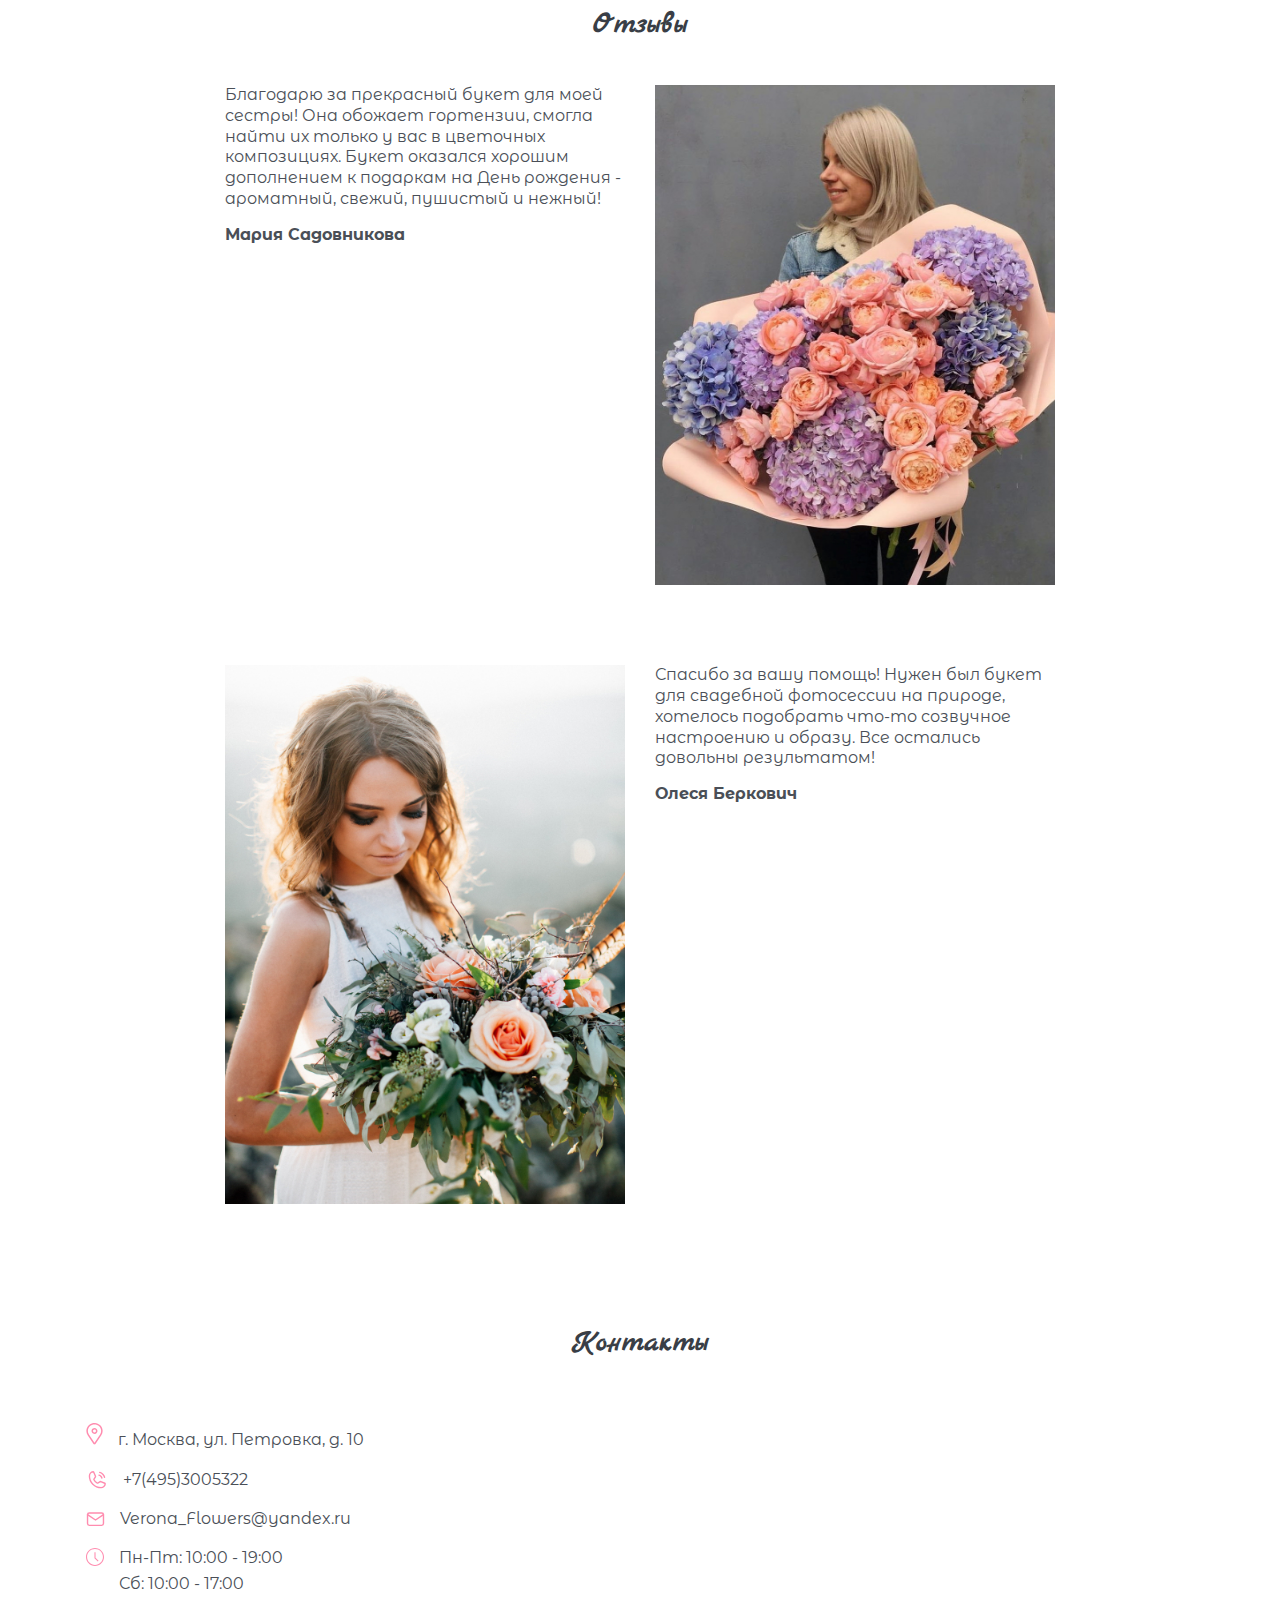
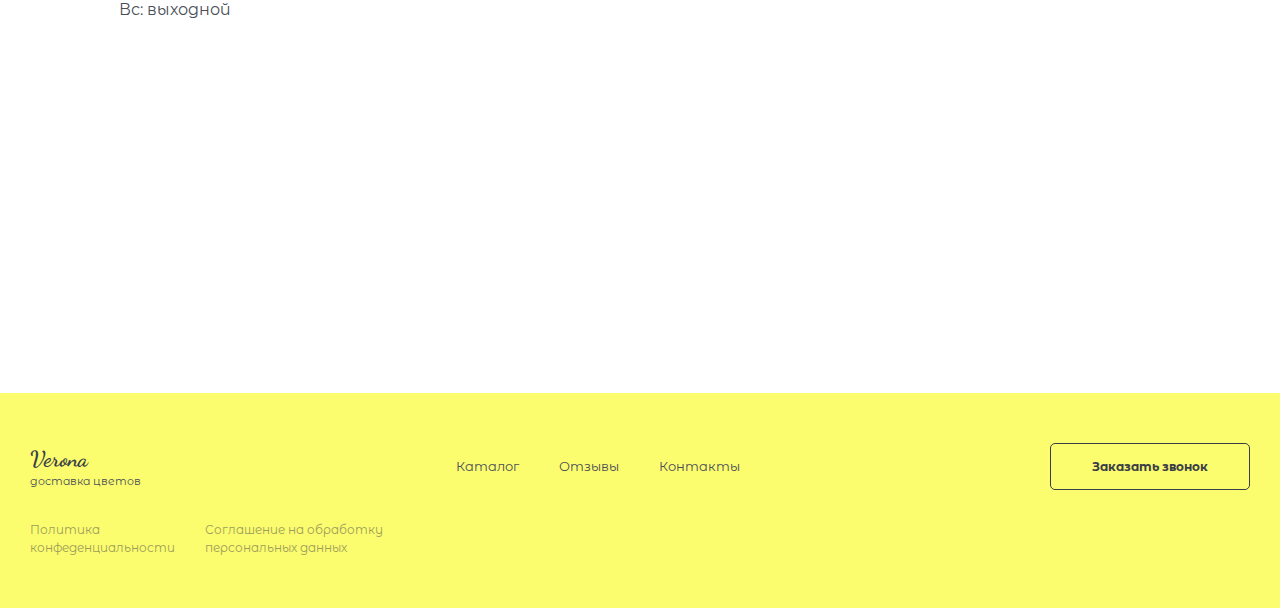
==== commit 46c2878d: "update index" ====
--- a/index.html
+++ b/index.html
@@ -40,6 +40,23 @@
           <button class="btn fill-btn">Заказать доставку</button>
           <button class="btn stroke-btn">Заказать звонок</button>
         </div>
+        <div class="popup-call">
+          <div class="wrapper-header">
+            <h2>Заполните форму</h2>
+            <div class="wrapper-close">
+              <svg class="icon-close">
+                <use xlink:href="icons/icons.svg#iconCross"></use>
+              </svg>
+            </div>
+          </div>
+          <div class="form-wrapper">
+            <form action="#">
+              <input type="text" id="name" placeholder="Ваше имя">
+              <input type="text" id="phone" placeholder="+7(___) -___-__-__">
+              <button type="submit" class="btn fill-btn ">Отправить</button>
+            </form>
+          </div>
+        </div>
       </div>
       <div class="main-contacts">
         <div class="icon-wrapper">
@@ -58,6 +75,7 @@
           </svg>
         </div>
       </div>
+    </div>
     </div>
   </section>
   <section class="catalog blocks-container" id="catalog">
@@ -65,16 +83,16 @@
     <div class="catalog-wrapper">
 
       <div class="catalog-item">
-        <div class="wrapper-calc-form">
-          <div class="wrapper-header">
-            <h2>Хотите добавить?</h2>
-            <div class="wrapper-close">
-              <svg class="icon-close">
-                <use xlink:href="icons/icons.svg#iconCross"></use>
-              </svg>
-            </div>
-          </div>
-          <form action="#" class="calc-form">
+        <div class="wrapper-calc-div">
+          <div class="wrapper-header">
+            <h2>Хотите добавить?</h2>
+            <div class="wrapper-close">
+              <svg class="icon-close">
+                <use xlink:href="icons/icons.svg#iconCross"></use>
+              </svg>
+            </div>
+          </div>
+          <div class="calc-div">
             <input type="checkbox" value="50" id="postcard">
             <label for="postcard">Открытку (50 р.)</label>
             <input type="checkbox" value="200" id="toy">
@@ -85,8 +103,8 @@
               <p>Стоимость: </p>
               <span></span>
             </div>
-            <button type="submit" class="btn fill-btn">Оформить заказ</button>
-          </form>
+            <button class="btn fill-btn">Оформить заказ</button>
+          </div>
         </div>
         <img src="images/imageCatalog1.jpg" alt="image 1">
         <div class="wrapper-info">
@@ -104,16 +122,16 @@
         </div>
       </div>
       <div class="catalog-item">
-        <div class="wrapper-calc-form">
-          <div class="wrapper-header">
-            <h2>Хотите добавить?</h2>
-            <div class="wrapper-close">
-              <svg class="icon-close">
-                <use xlink:href="icons/icons.svg#iconCross"></use>
-              </svg>
-            </div>
-          </div>
-          <form action="#" class="calc-form">
+        <div class="wrapper-calc-div">
+          <div class="wrapper-header">
+            <h2>Хотите добавить?</h2>
+            <div class="wrapper-close">
+              <svg class="icon-close">
+                <use xlink:href="icons/icons.svg#iconCross"></use>
+              </svg>
+            </div>
+          </div>
+          <div class="calc-div">
             <input type="checkbox" value="50" id="postcard2">
             <label for="postcard2">Открытку (50 р.)</label>
             <input type="checkbox" value="200" id="toy2">
@@ -124,8 +142,8 @@
               <p>Стоимость: </p>
               <span></span>
             </div>
-            <button type="submit" class="btn fill-btn">Оформить заказ</button>
-          </form>
+            <button class="btn fill-btn">Оформить заказ</button>
+          </div>
         </div>
         <img src="images/imageCatalog2.jpg" alt="image 2">
         <div class="wrapper-info">
@@ -142,16 +160,16 @@
         </div>
       </div>
       <div class="catalog-item">
-        <div class="wrapper-calc-form">
-          <div class="wrapper-header">
-            <h2>Хотите добавить?</h2>
-            <div class="wrapper-close">
-              <svg class="icon-close">
-                <use xlink:href="icons/icons.svg#iconCross"></use>
-              </svg>
-            </div>
-          </div>
-          <form action="#" class="calc-form">
+        <div class="wrapper-calc-div">
+          <div class="wrapper-header">
+            <h2>Хотите добавить?</h2>
+            <div class="wrapper-close">
+              <svg class="icon-close">
+                <use xlink:href="icons/icons.svg#iconCross"></use>
+              </svg>
+            </div>
+          </div>
+          <div class="calc-div">
             <input type="checkbox" value="50" id="postcard3">
             <label for="postcard3">Открытку (50 р.)</label>
             <input type="checkbox" value="200" id="toy3">
@@ -162,8 +180,8 @@
               <p>Стоимость: </p>
               <span></span>
             </div>
-            <button type="submit" class="btn fill-btn">Оформить заказ</button>
-          </form>
+            <button class="btn fill-btn">Оформить заказ</button>
+          </div>
         </div>
         <img src="images/imageCatalog3.jpg" alt="image 3">
         <div class="wrapper-info">
@@ -180,16 +198,16 @@
         </div>
       </div>
       <div class="catalog-item last">
-        <div class="wrapper-calc-form">
-          <div class="wrapper-header">
-            <h2>Хотите добавить?</h2>
-            <div class="wrapper-close">
-              <svg class="icon-close">
-                <use xlink:href="icons/icons.svg#iconCross"></use>
-              </svg>
-            </div>
-          </div>
-          <form action="#" class="calc-form">
+        <div class="wrapper-calc-div">
+          <div class="wrapper-header">
+            <h2>Хотите добавить?</h2>
+            <div class="wrapper-close">
+              <svg class="icon-close">
+                <use xlink:href="icons/icons.svg#iconCross"></use>
+              </svg>
+            </div>
+          </div>
+          <div class="calc-div">
             <input type="checkbox" value="50" id="postcard4">
             <label for="postcard4">Открытку (50 р.)</label>
             <input type="checkbox" value="200" id="toy4">
@@ -200,8 +218,8 @@
               <p>Стоимость: </p>
               <span></span>
             </div>
-            <button type="submit" class="btn fill-btn">Оформить заказ</button>
-          </form>
+            <button class="btn fill-btn">Оформить заказ</button>
+          </div>
         </div>
         <img src="images/imageCatalog6.jpg" alt="image 4">
         <div class="wrapper-info">
@@ -218,16 +236,16 @@
         </div>
       </div>
       <div class="catalog-item">
-        <div class="wrapper-calc-form">
-          <div class="wrapper-header">
-            <h2>Хотите добавить?</h2>
-            <div class="wrapper-close">
-              <svg class="icon-close">
-                <use xlink:href="icons/icons.svg#iconCross"></use>
-              </svg>
-            </div>
-          </div>
-          <form action="#" class="calc-form">
+        <div class="wrapper-calc-div">
+          <div class="wrapper-header">
+            <h2>Хотите добавить?</h2>
+            <div class="wrapper-close">
+              <svg class="icon-close">
+                <use xlink:href="icons/icons.svg#iconCross"></use>
+              </svg>
+            </div>
+          </div>
+          <div class="calc-div">
             <input type="checkbox" value="50" id="postcard5">
             <label for="postcard5">Открытку (50 р.)</label>
             <input type="checkbox" value="200" id="toy5">
@@ -238,8 +256,8 @@
               <p>Стоимость: </p>
               <span></span>
             </div>
-            <button type="submit" class="btn fill-btn">Оформить заказ</button>
-          </form>
+            <button class="btn fill-btn">Оформить заказ</button>
+          </div>
         </div>
         <img src="images/imageCatalog7.jpg" alt="image 5">
         <div class="wrapper-info">
@@ -256,16 +274,16 @@
         </div>
       </div>
       <div class="catalog-item">
-        <div class="wrapper-calc-form">
-          <div class="wrapper-header">
-            <h2>Хотите добавить?</h2>
-            <div class="wrapper-close">
-              <svg class="icon-close">
-                <use xlink:href="icons/icons.svg#iconCross"></use>
-              </svg>
-            </div>
-          </div>
-          <form action="#" class="calc-form">
+        <div class="wrapper-calc-div">
+          <div class="wrapper-header">
+            <h2>Хотите добавить?</h2>
+            <div class="wrapper-close">
+              <svg class="icon-close">
+                <use xlink:href="icons/icons.svg#iconCross"></use>
+              </svg>
+            </div>
+          </div>
+          <div class="calc-div">
             <input type="checkbox" value="50" id="postcard6">
             <label for="postcard6">Открытку (50 р.)</label>
             <input type="checkbox" value="200" id="toy6">
@@ -276,8 +294,8 @@
               <p>Стоимость: </p>
               <span></span>
             </div>
-            <button type="submit" class="btn fill-btn">Оформить заказ</button>
-          </form>
+            <button class="btn fill-btn">Оформить заказ</button>
+          </div>
         </div>
         <img src="images/imageCatalog4.jpg" alt="image 6">
         <div class="wrapper-info">
@@ -294,16 +312,16 @@
         </div>
       </div>
       <div class="catalog-item">
-        <div class="wrapper-calc-form">
-          <div class="wrapper-header">
-            <h2>Хотите добавить?</h2>
-            <div class="wrapper-close">
-              <svg class="icon-close">
-                <use xlink:href="icons/icons.svg#iconCross"></use>
-              </svg>
-            </div>
-          </div>
-          <form action="#" class="calc-form">
+        <div class="wrapper-calc-div">
+          <div class="wrapper-header">
+            <h2>Хотите добавить?</h2>
+            <div class="wrapper-close">
+              <svg class="icon-close">
+                <use xlink:href="icons/icons.svg#iconCross"></use>
+              </svg>
+            </div>
+          </div>
+          <div class="calc-div">
             <input type="checkbox" value="50" id="postcard7">
             <label for="postcard7">Открытку (50 р.)</label>
             <input type="checkbox" value="200" id="toy7">
@@ -314,8 +332,8 @@
               <p>Стоимость: </p>
               <span></span>
             </div>
-            <button type="submit" class="btn fill-btn">Оформить заказ</button>
-          </form>
+            <button class="btn fill-btn">Оформить заказ</button>
+          </div>
         </div>
         <img src="images/imageCatalog5.jpg" alt="image 7">
         <div class="wrapper-info">
@@ -332,16 +350,16 @@
         </div>
       </div>
       <div class="catalog-item last">
-        <div class="wrapper-calc-form">
-          <div class="wrapper-header">
-            <h2>Хотите добавить?</h2>
-            <div class="wrapper-close">
-              <svg class="icon-close">
-                <use xlink:href="icons/icons.svg#iconCross"></use>
-              </svg>
-            </div>
-          </div>
-          <form action="#" class="calc-form">
+        <div class="wrapper-calc-div">
+          <div class="wrapper-header">
+            <h2>Хотите добавить?</h2>
+            <div class="wrapper-close">
+              <svg class="icon-close">
+                <use xlink:href="icons/icons.svg#iconCross"></use>
+              </svg>
+            </div>
+          </div>
+          <div class="calc-div">
             <input type="checkbox" value="50" id="postcard8">
             <label for="postcard8">Открытку (50 р.)</label>
             <input type="checkbox" value="200" id="toy8">
@@ -352,8 +370,8 @@
               <p>Стоимость: </p>
               <span></span>
             </div>
-            <button type="submit" class="btn fill-btn">Оформить заказ</button>
-          </form>
+            <button class="btn fill-btn">Оформить заказ</button>
+          </div>
         </div>
         <img src="images/imageCatalog8.jpg" alt="image 8">
         <div class="wrapper-info">
@@ -464,7 +482,7 @@
       </nav>
     </div>
   </footer>
-  <script src="/script/script.js"></script>
+  <script src="script/script.js"></script>
 </body>
 
-</html>+</html>
